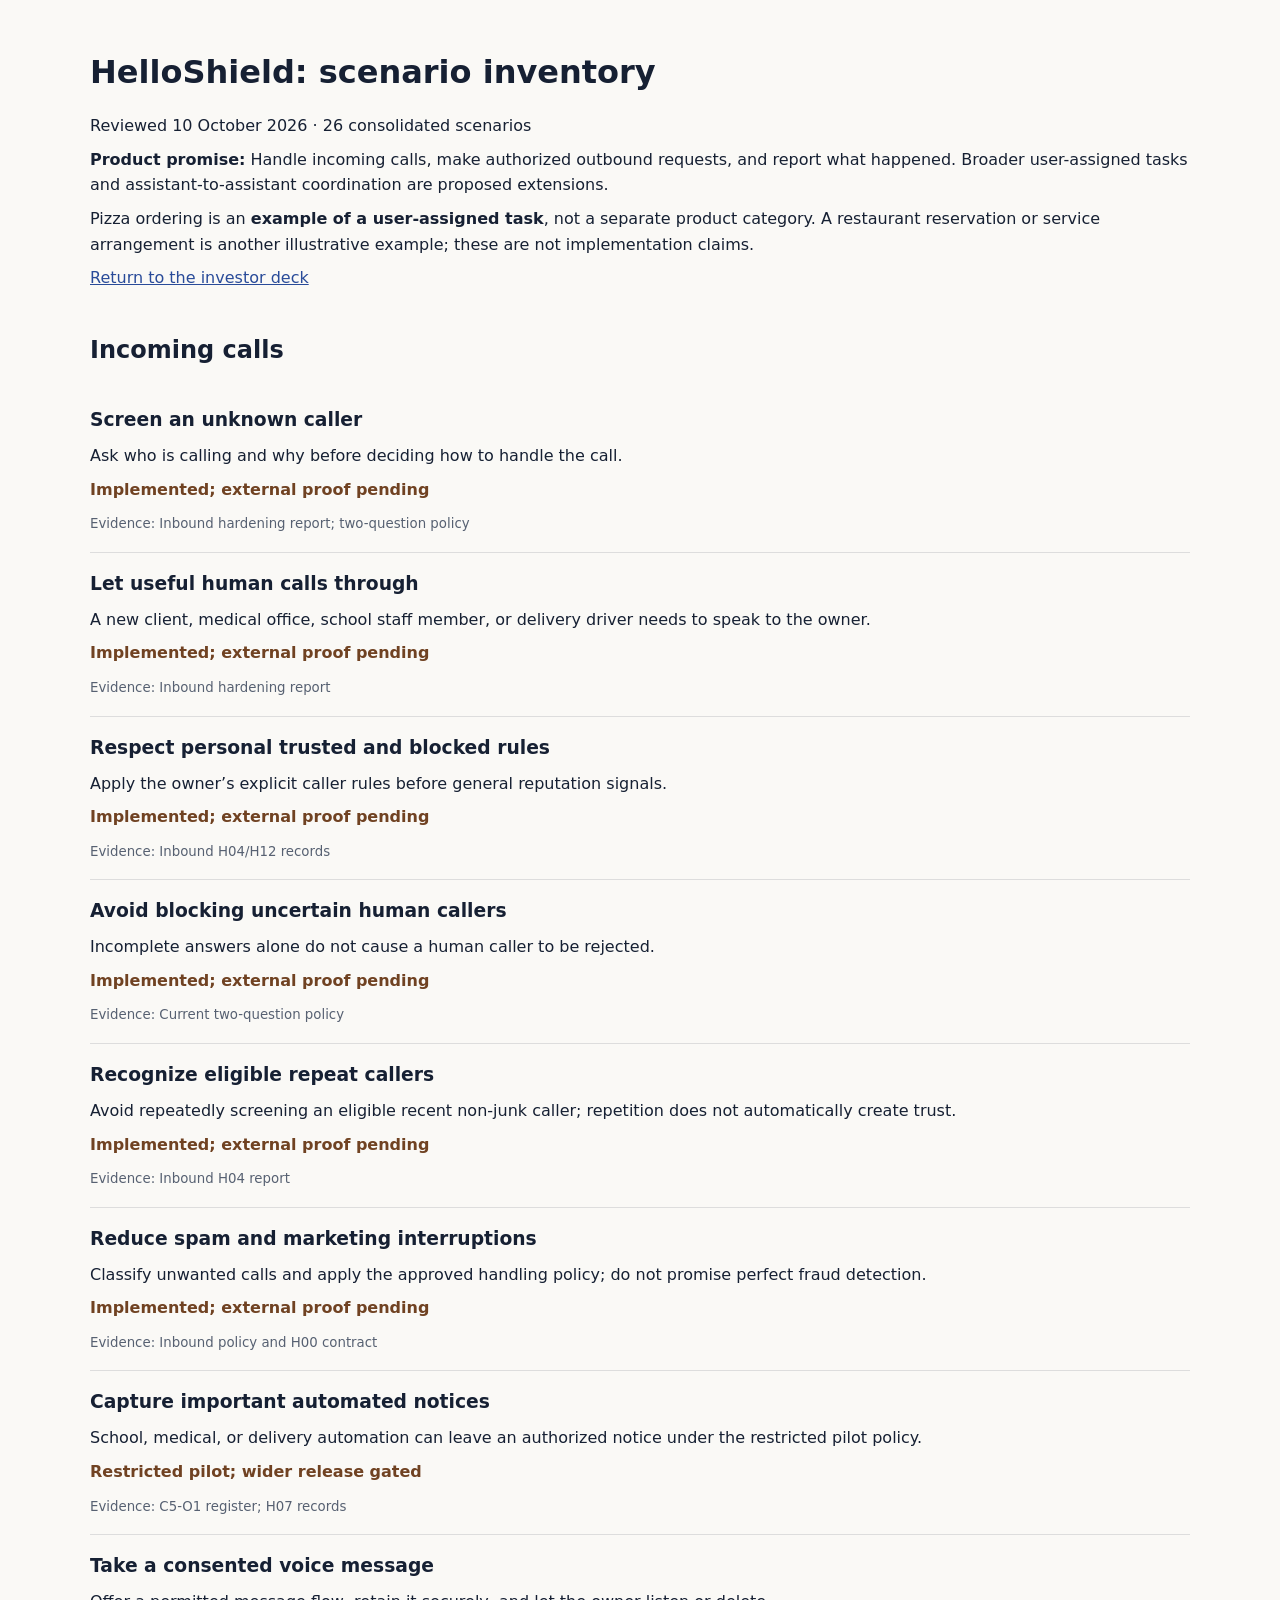
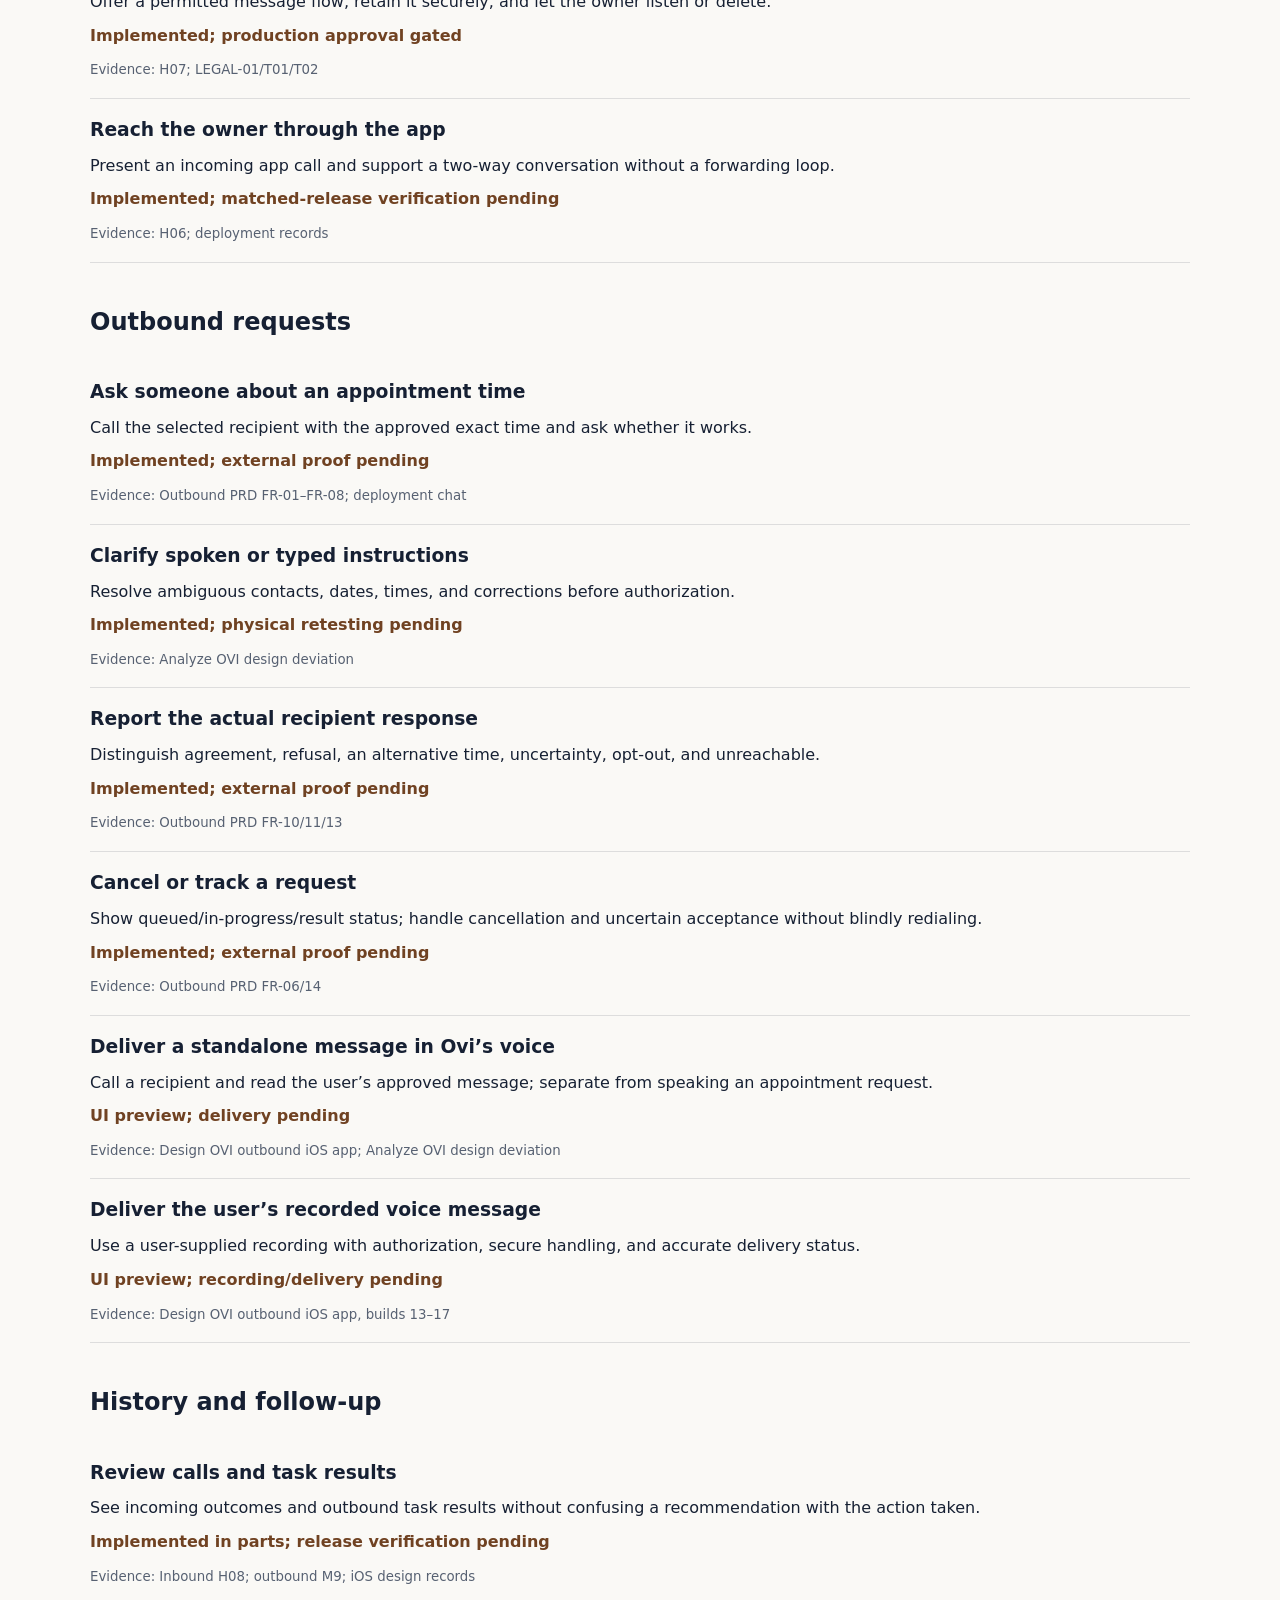
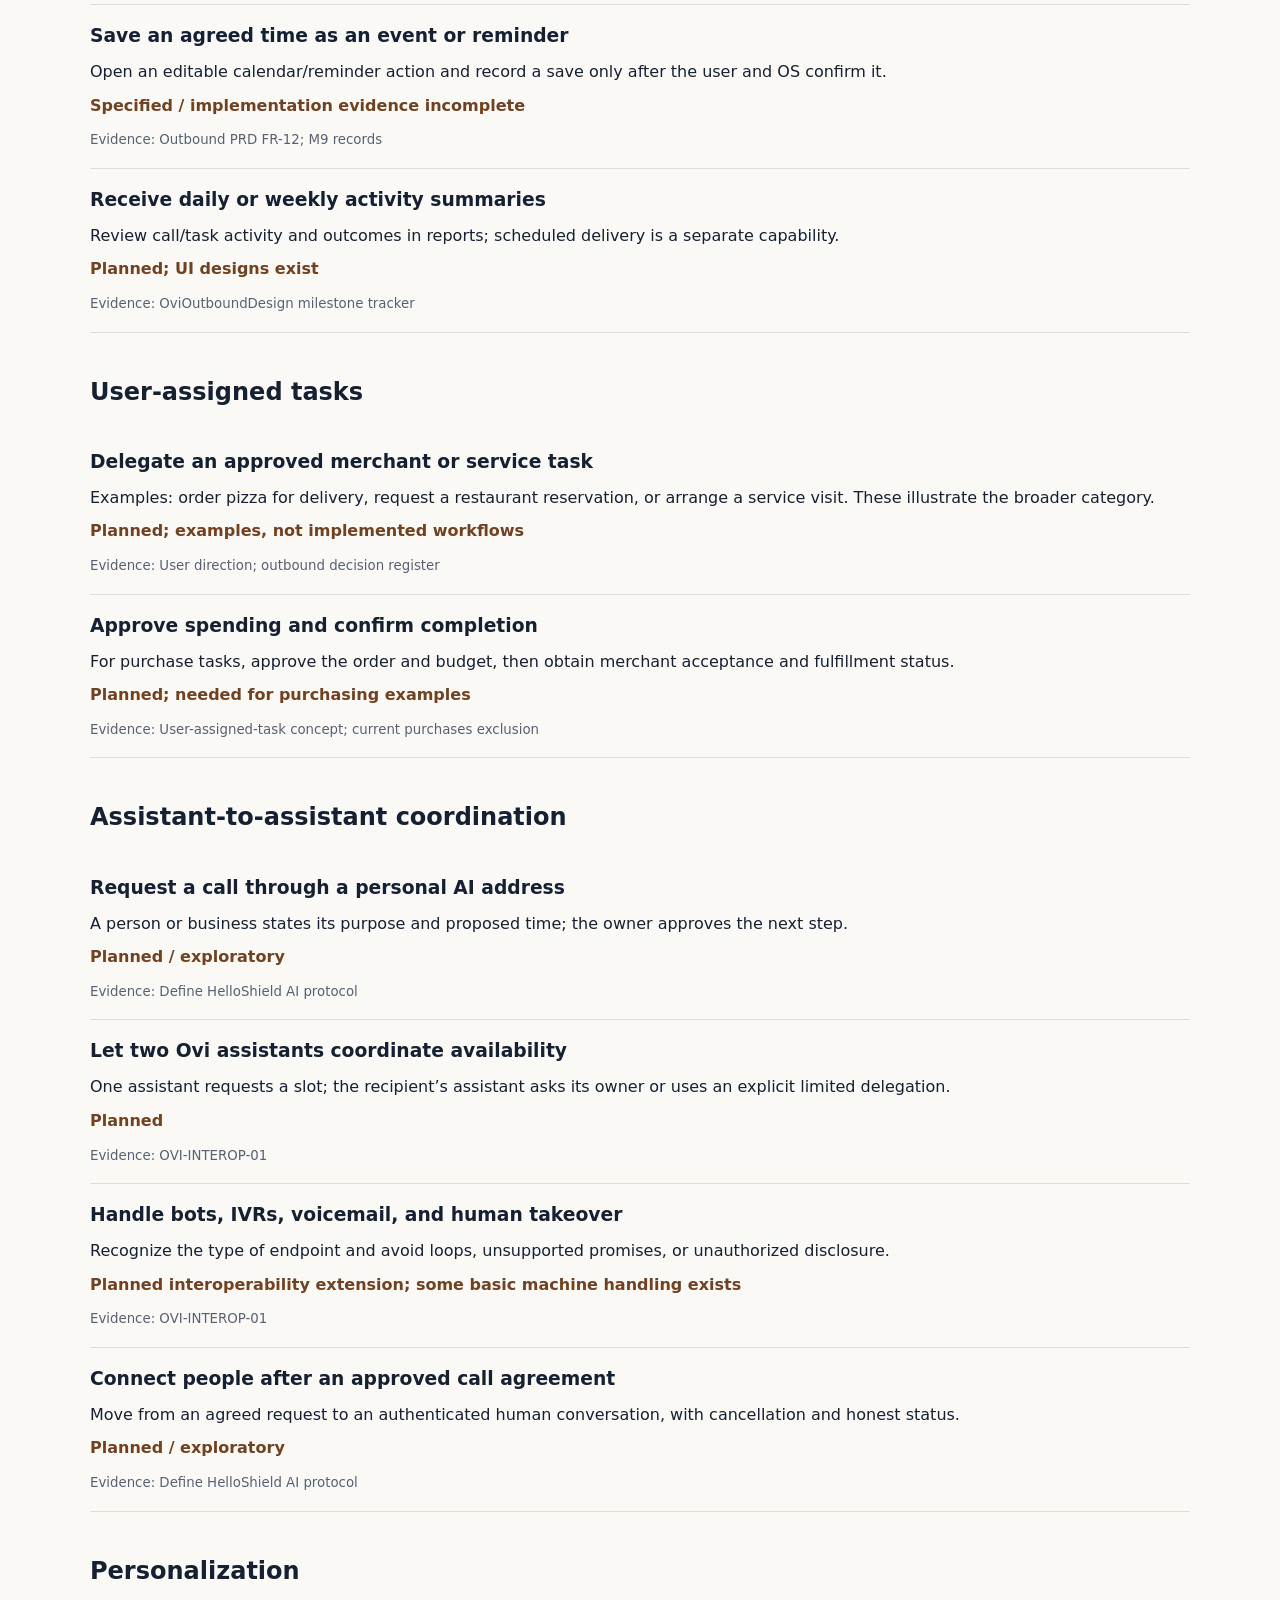
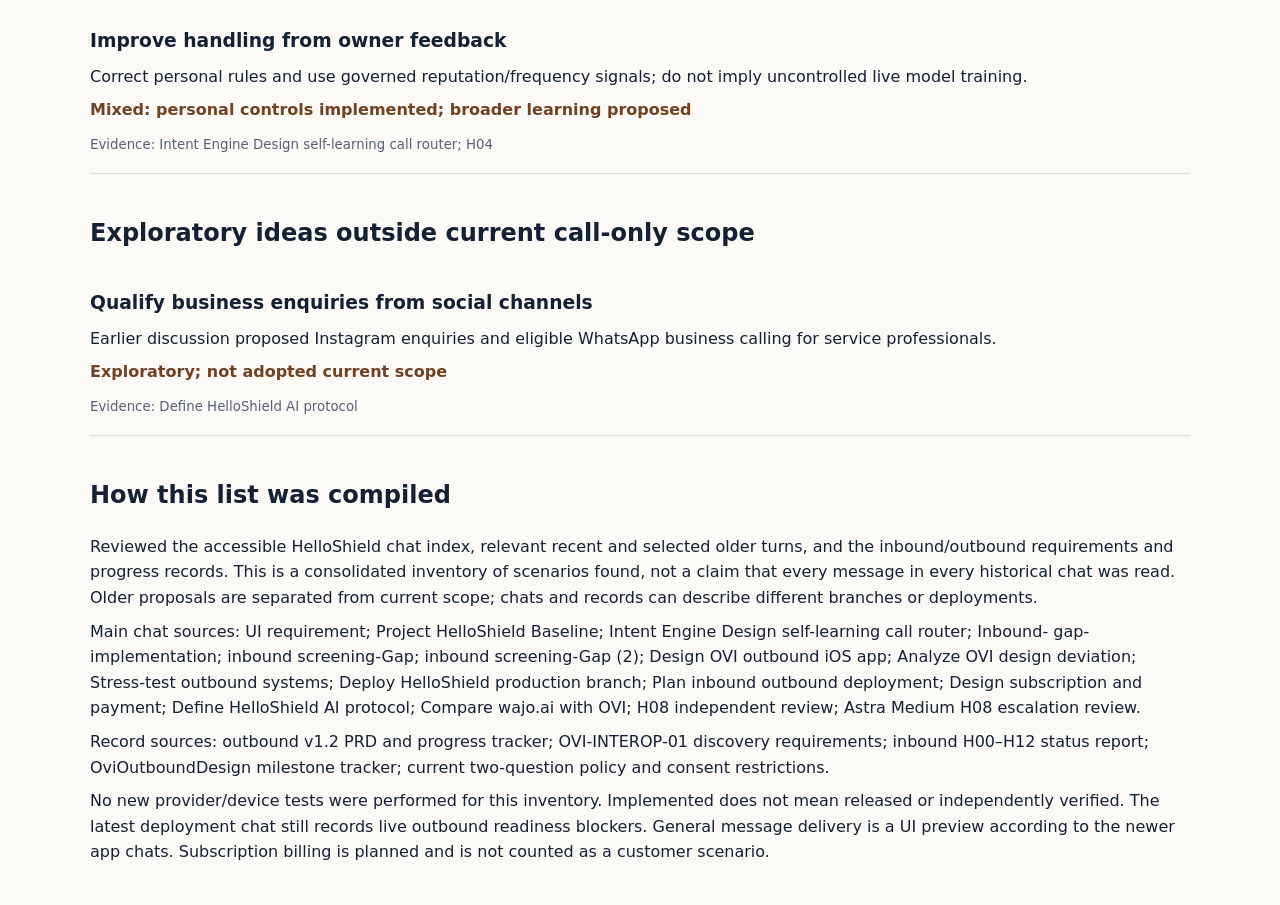
==== scenario-catalog.html @ a8f18347 "Group future work as user-assigned tasks and add scenario inventory" ====
<!doctype html><html lang="en"><meta charset="utf-8"><meta name="viewport" content="width=device-width,initial-scale=1"><title>HelloShield scenario inventory</title><style>body{font:16px/1.6 system-ui;max-width:1100px;margin:auto;padding:32px;color:#162033;background:#faf9f6}h1{line-height:1.2}h2{margin-top:40px}article{padding:16px 0;border-bottom:1px solid #ddd}h3{margin:0}p{margin:8px 0}small{color:#576172}.status{font-weight:600;color:#704222}a{color:#294b99}@media print{article{break-inside:avoid}}</style><h1>HelloShield: scenario inventory</h1><p>Reviewed 10 October 2026 · 26 consolidated scenarios</p><p><b>Product promise:</b> Handle incoming calls, make authorized outbound requests, and report what happened. Broader user-assigned tasks and assistant-to-assistant coordination are proposed extensions.</p><p>Pizza ordering is an <b>example of a user-assigned task</b>, not a separate product category. A restaurant reservation or service arrangement is another illustrative example; these are not implementation claims.</p><p><a href="./#problem">Return to the investor deck</a></p><main id="catalog"></main><h2>How this list was compiled</h2><p>Reviewed the accessible HelloShield chat index, relevant recent and selected older turns, and the inbound/outbound requirements and progress records. This is a consolidated inventory of scenarios found, not a claim that every message in every historical chat was read. Older proposals are separated from current scope; chats and records can describe different branches or deployments.</p><p>Main chat sources: UI requirement; Project HelloShield Baseline; Intent Engine Design self-learning call router; Inbound- gap-implementation; inbound screening-Gap; inbound screening-Gap (2); Design OVI outbound iOS app; Analyze OVI design deviation; Stress-test outbound systems; Deploy HelloShield production branch; Plan inbound outbound deployment; Design subscription and payment; Define HelloShield AI protocol; Compare wajo.ai with OVI; H08 independent review; Astra Medium H08 escalation review.</p><p>Record sources: outbound v1.2 PRD and progress tracker; OVI-INTEROP-01 discovery requirements; inbound H00–H12 status report; OviOutboundDesign milestone tracker; current two-question policy and consent restrictions.</p><p>No new provider/device tests were performed for this inventory. Implemented does not mean released or independently verified. The latest deployment chat still records live outbound readiness blockers. General message delivery is a UI preview according to the newer app chats. Subscription billing is planned and is not counted as a customer scenario.</p><script src="scenario-catalog.js?v=20261010e"></script><script>const host=document.getElementById('catalog');for(const category of [...new Set(scenarioCatalog.map(x=>x.category))]){const h=document.createElement('h2');h.textContent=category;host.append(h);for(const item of scenarioCatalog.filter(x=>x.category===category)){const a=document.createElement('article');for(const [tag,text] of [['h3',item.scenario],['p',item.example],['p',item.status],['small','Evidence: '+item.evidence]]){const e=document.createElement(tag);e.textContent=text;if(text===item.status)e.className='status';a.append(e)}host.append(a)}}</script></html>
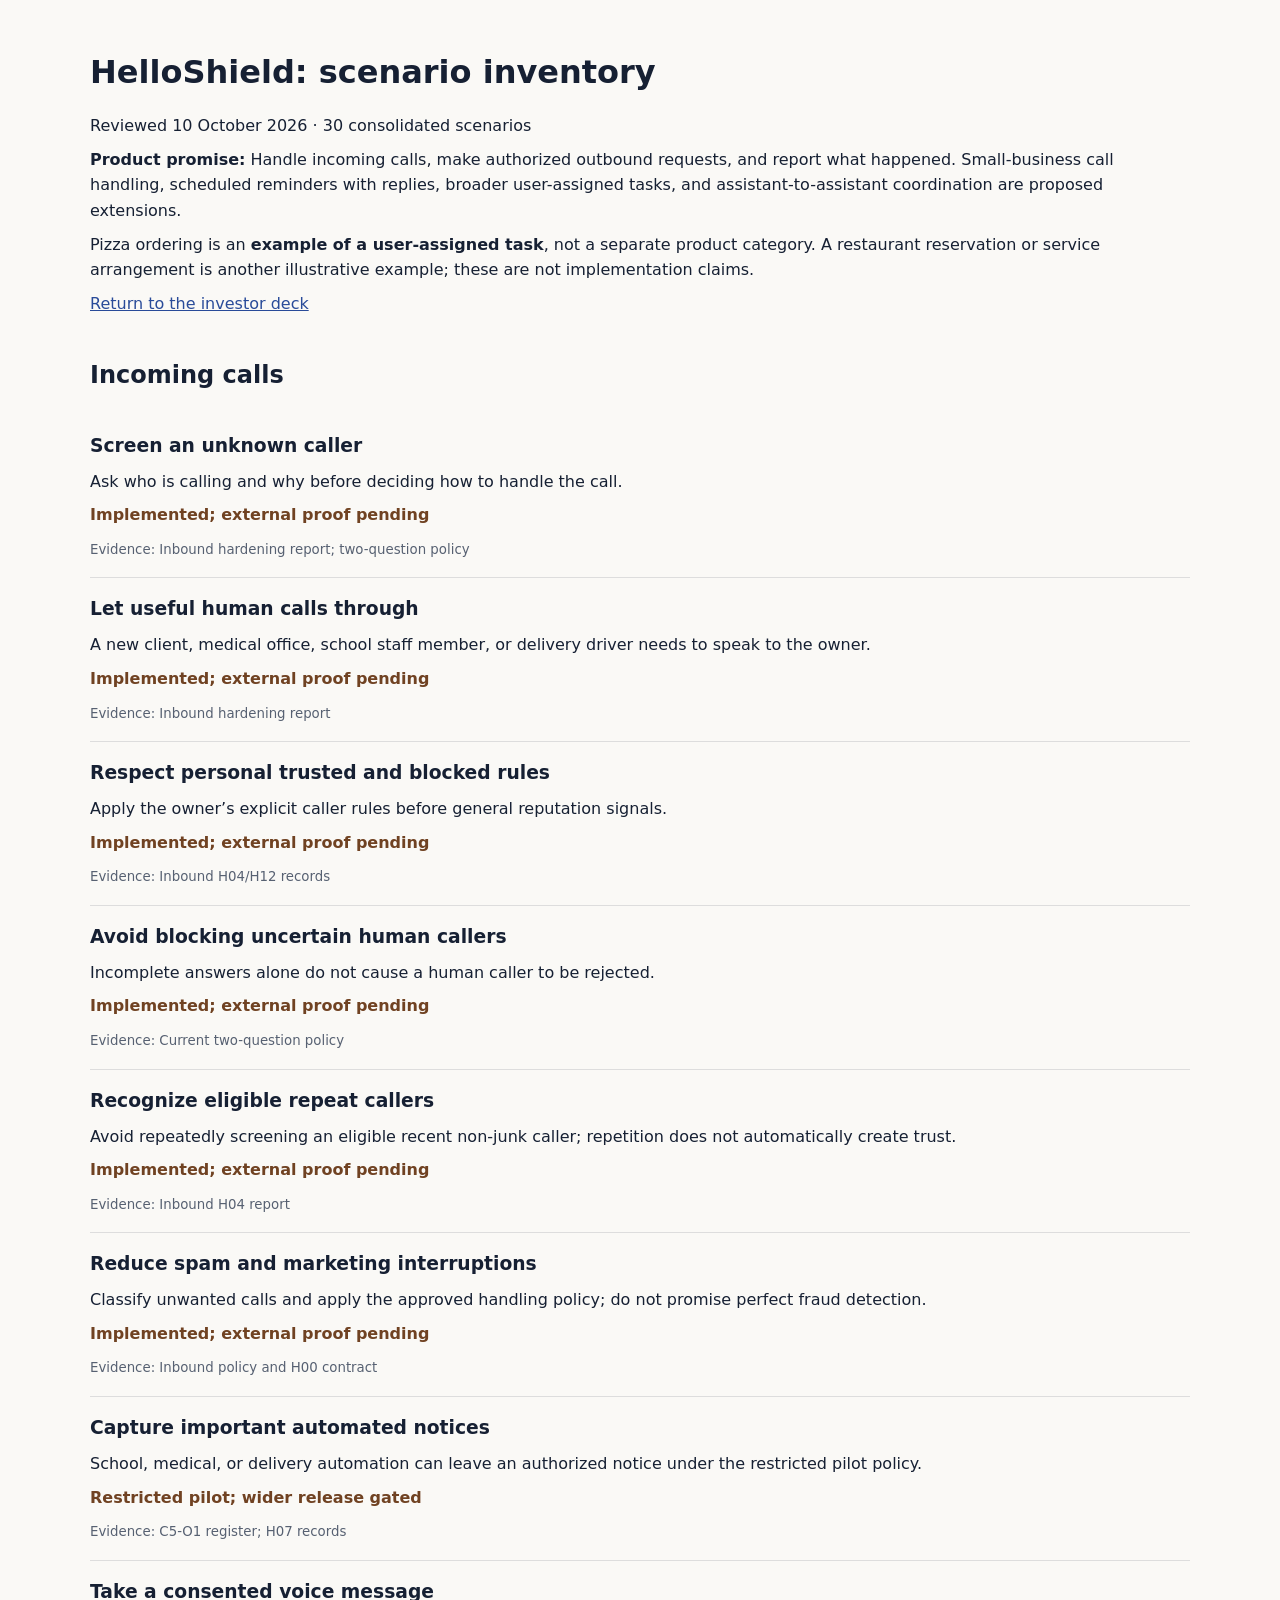
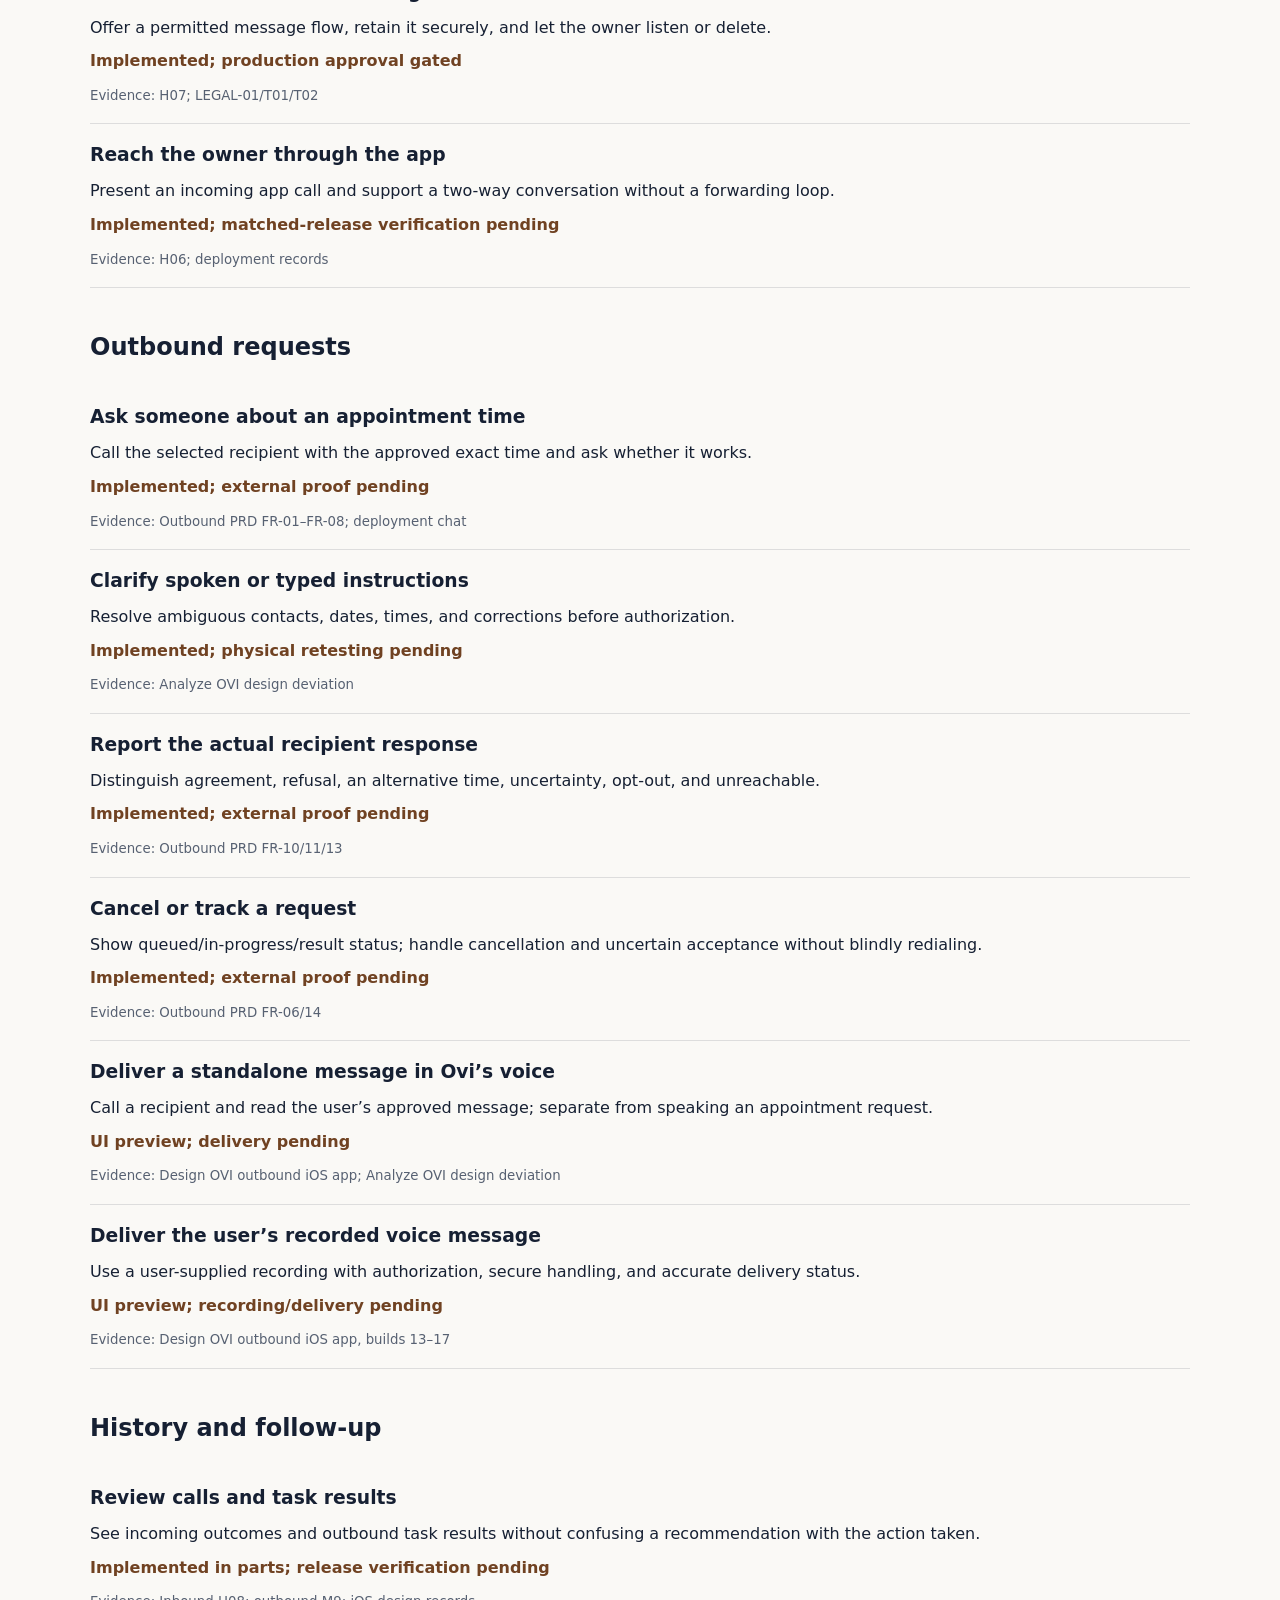
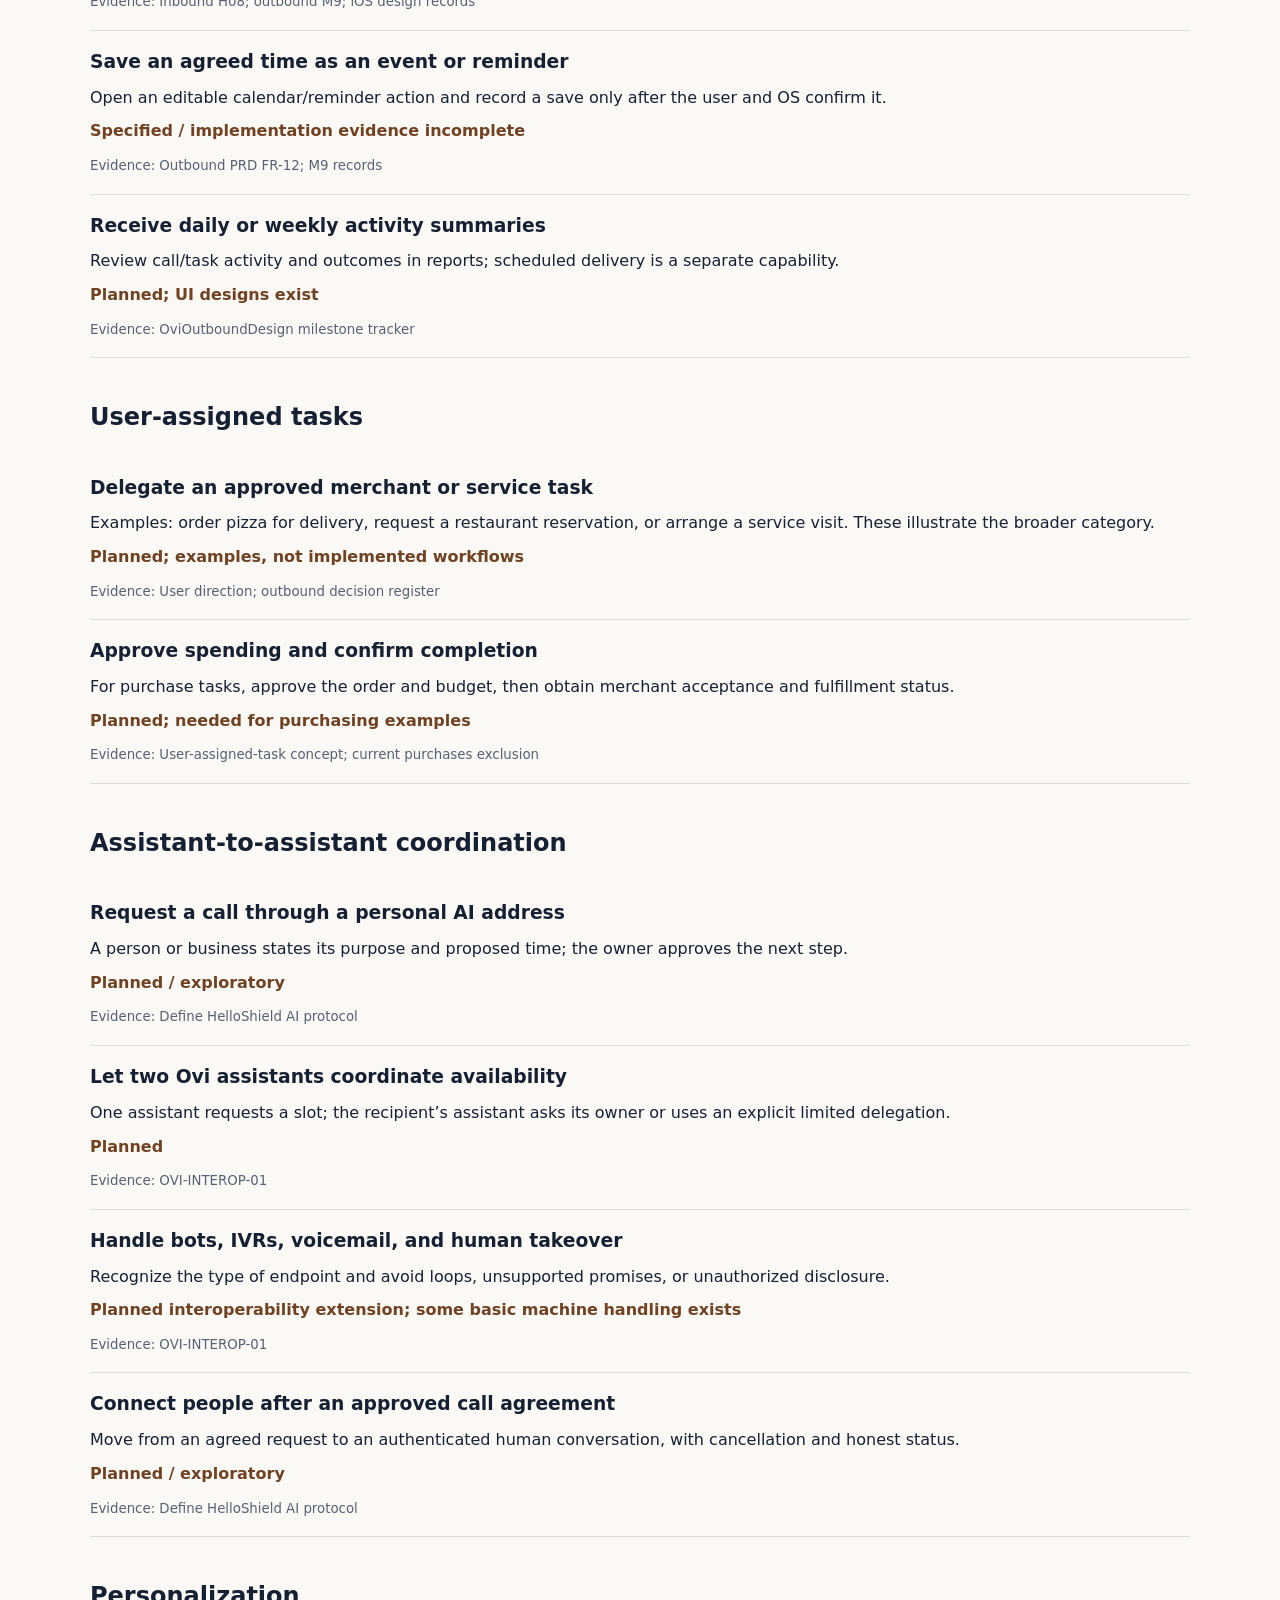
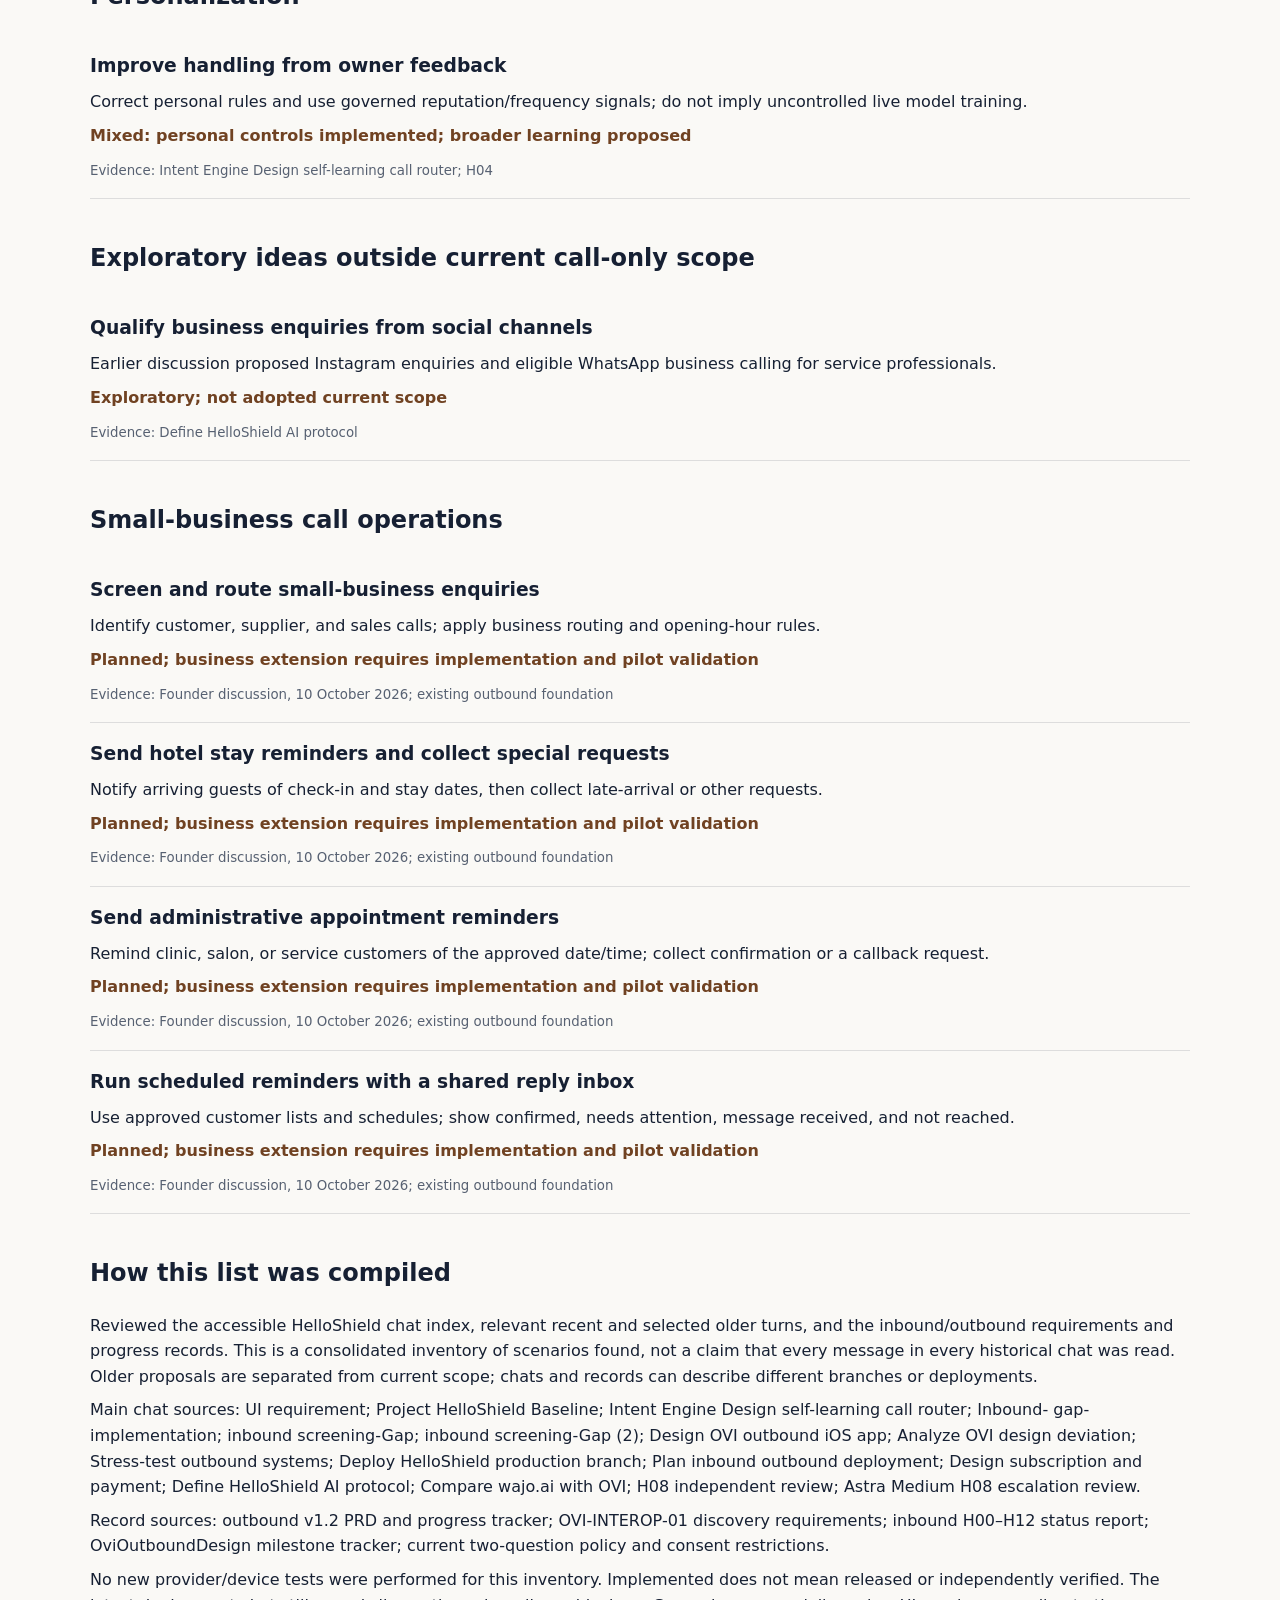
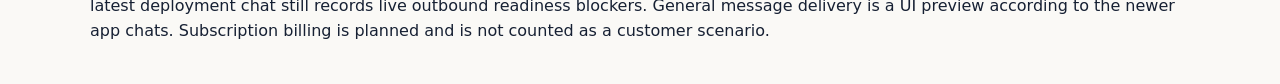
==== commit 9b0945d0: "Add small-business segment, reminder workflows and pilot plan" ====
--- a/scenario-catalog.html
+++ b/scenario-catalog.html
@@ -1 +1 @@
-<!doctype html><html lang="en"><meta charset="utf-8"><meta name="viewport" content="width=device-width,initial-scale=1"><title>HelloShield scenario inventory</title><style>body{font:16px/1.6 system-ui;max-width:1100px;margin:auto;padding:32px;color:#162033;background:#faf9f6}h1{line-height:1.2}h2{margin-top:40px}article{padding:16px 0;border-bottom:1px solid #ddd}h3{margin:0}p{margin:8px 0}small{color:#576172}.status{font-weight:600;color:#704222}a{color:#294b99}@media print{article{break-inside:avoid}}</style><h1>HelloShield: scenario inventory</h1><p>Reviewed 10 October 2026 · 26 consolidated scenarios</p><p><b>Product promise:</b> Handle incoming calls, make authorized outbound requests, and report what happened. Broader user-assigned tasks and assistant-to-assistant coordination are proposed extensions.</p><p>Pizza ordering is an <b>example of a user-assigned task</b>, not a separate product category. A restaurant reservation or service arrangement is another illustrative example; these are not implementation claims.</p><p><a href="./#problem">Return to the investor deck</a></p><main id="catalog"></main><h2>How this list was compiled</h2><p>Reviewed the accessible HelloShield chat index, relevant recent and selected older turns, and the inbound/outbound requirements and progress records. This is a consolidated inventory of scenarios found, not a claim that every message in every historical chat was read. Older proposals are separated from current scope; chats and records can describe different branches or deployments.</p><p>Main chat sources: UI requirement; Project HelloShield Baseline; Intent Engine Design self-learning call router; Inbound- gap-implementation; inbound screening-Gap; inbound screening-Gap (2); Design OVI outbound iOS app; Analyze OVI design deviation; Stress-test outbound systems; Deploy HelloShield production branch; Plan inbound outbound deployment; Design subscription and payment; Define HelloShield AI protocol; Compare wajo.ai with OVI; H08 independent review; Astra Medium H08 escalation review.</p><p>Record sources: outbound v1.2 PRD and progress tracker; OVI-INTEROP-01 discovery requirements; inbound H00–H12 status report; OviOutboundDesign milestone tracker; current two-question policy and consent restrictions.</p><p>No new provider/device tests were performed for this inventory. Implemented does not mean released or independently verified. The latest deployment chat still records live outbound readiness blockers. General message delivery is a UI preview according to the newer app chats. Subscription billing is planned and is not counted as a customer scenario.</p><script src="scenario-catalog.js?v=20261010e"></script><script>const host=document.getElementById('catalog');for(const category of [...new Set(scenarioCatalog.map(x=>x.category))]){const h=document.createElement('h2');h.textContent=category;host.append(h);for(const item of scenarioCatalog.filter(x=>x.category===category)){const a=document.createElement('article');for(const [tag,text] of [['h3',item.scenario],['p',item.example],['p',item.status],['small','Evidence: '+item.evidence]]){const e=document.createElement(tag);e.textContent=text;if(text===item.status)e.className='status';a.append(e)}host.append(a)}}</script></html>+<!doctype html><html lang="en"><meta charset="utf-8"><meta name="viewport" content="width=device-width,initial-scale=1"><title>HelloShield scenario inventory</title><style>body{font:16px/1.6 system-ui;max-width:1100px;margin:auto;padding:32px;color:#162033;background:#faf9f6}h1{line-height:1.2}h2{margin-top:40px}article{padding:16px 0;border-bottom:1px solid #ddd}h3{margin:0}p{margin:8px 0}small{color:#576172}.status{font-weight:600;color:#704222}a{color:#294b99}@media print{article{break-inside:avoid}}</style><h1>HelloShield: scenario inventory</h1><p>Reviewed 10 October 2026 · 30 consolidated scenarios</p><p><b>Product promise:</b> Handle incoming calls, make authorized outbound requests, and report what happened. Small-business call handling, scheduled reminders with replies, broader user-assigned tasks, and assistant-to-assistant coordination are proposed extensions.</p><p>Pizza ordering is an <b>example of a user-assigned task</b>, not a separate product category. A restaurant reservation or service arrangement is another illustrative example; these are not implementation claims.</p><p><a href="./#problem">Return to the investor deck</a></p><main id="catalog"></main><h2>How this list was compiled</h2><p>Reviewed the accessible HelloShield chat index, relevant recent and selected older turns, and the inbound/outbound requirements and progress records. This is a consolidated inventory of scenarios found, not a claim that every message in every historical chat was read. Older proposals are separated from current scope; chats and records can describe different branches or deployments.</p><p>Main chat sources: UI requirement; Project HelloShield Baseline; Intent Engine Design self-learning call router; Inbound- gap-implementation; inbound screening-Gap; inbound screening-Gap (2); Design OVI outbound iOS app; Analyze OVI design deviation; Stress-test outbound systems; Deploy HelloShield production branch; Plan inbound outbound deployment; Design subscription and payment; Define HelloShield AI protocol; Compare wajo.ai with OVI; H08 independent review; Astra Medium H08 escalation review.</p><p>Record sources: outbound v1.2 PRD and progress tracker; OVI-INTEROP-01 discovery requirements; inbound H00–H12 status report; OviOutboundDesign milestone tracker; current two-question policy and consent restrictions.</p><p>No new provider/device tests were performed for this inventory. Implemented does not mean released or independently verified. The latest deployment chat still records live outbound readiness blockers. General message delivery is a UI preview according to the newer app chats. Subscription billing is planned and is not counted as a customer scenario.</p><script src="scenario-catalog.js?v=20261010g"></script><script>const host=document.getElementById('catalog');for(const category of [...new Set(scenarioCatalog.map(x=>x.category))]){const h=document.createElement('h2');h.textContent=category;host.append(h);for(const item of scenarioCatalog.filter(x=>x.category===category)){const a=document.createElement('article');for(const [tag,text] of [['h3',item.scenario],['p',item.example],['p',item.status],['small','Evidence: '+item.evidence]]){const e=document.createElement(tag);e.textContent=text;if(text===item.status)e.className='status';a.append(e)}host.append(a)}}</script></html>
